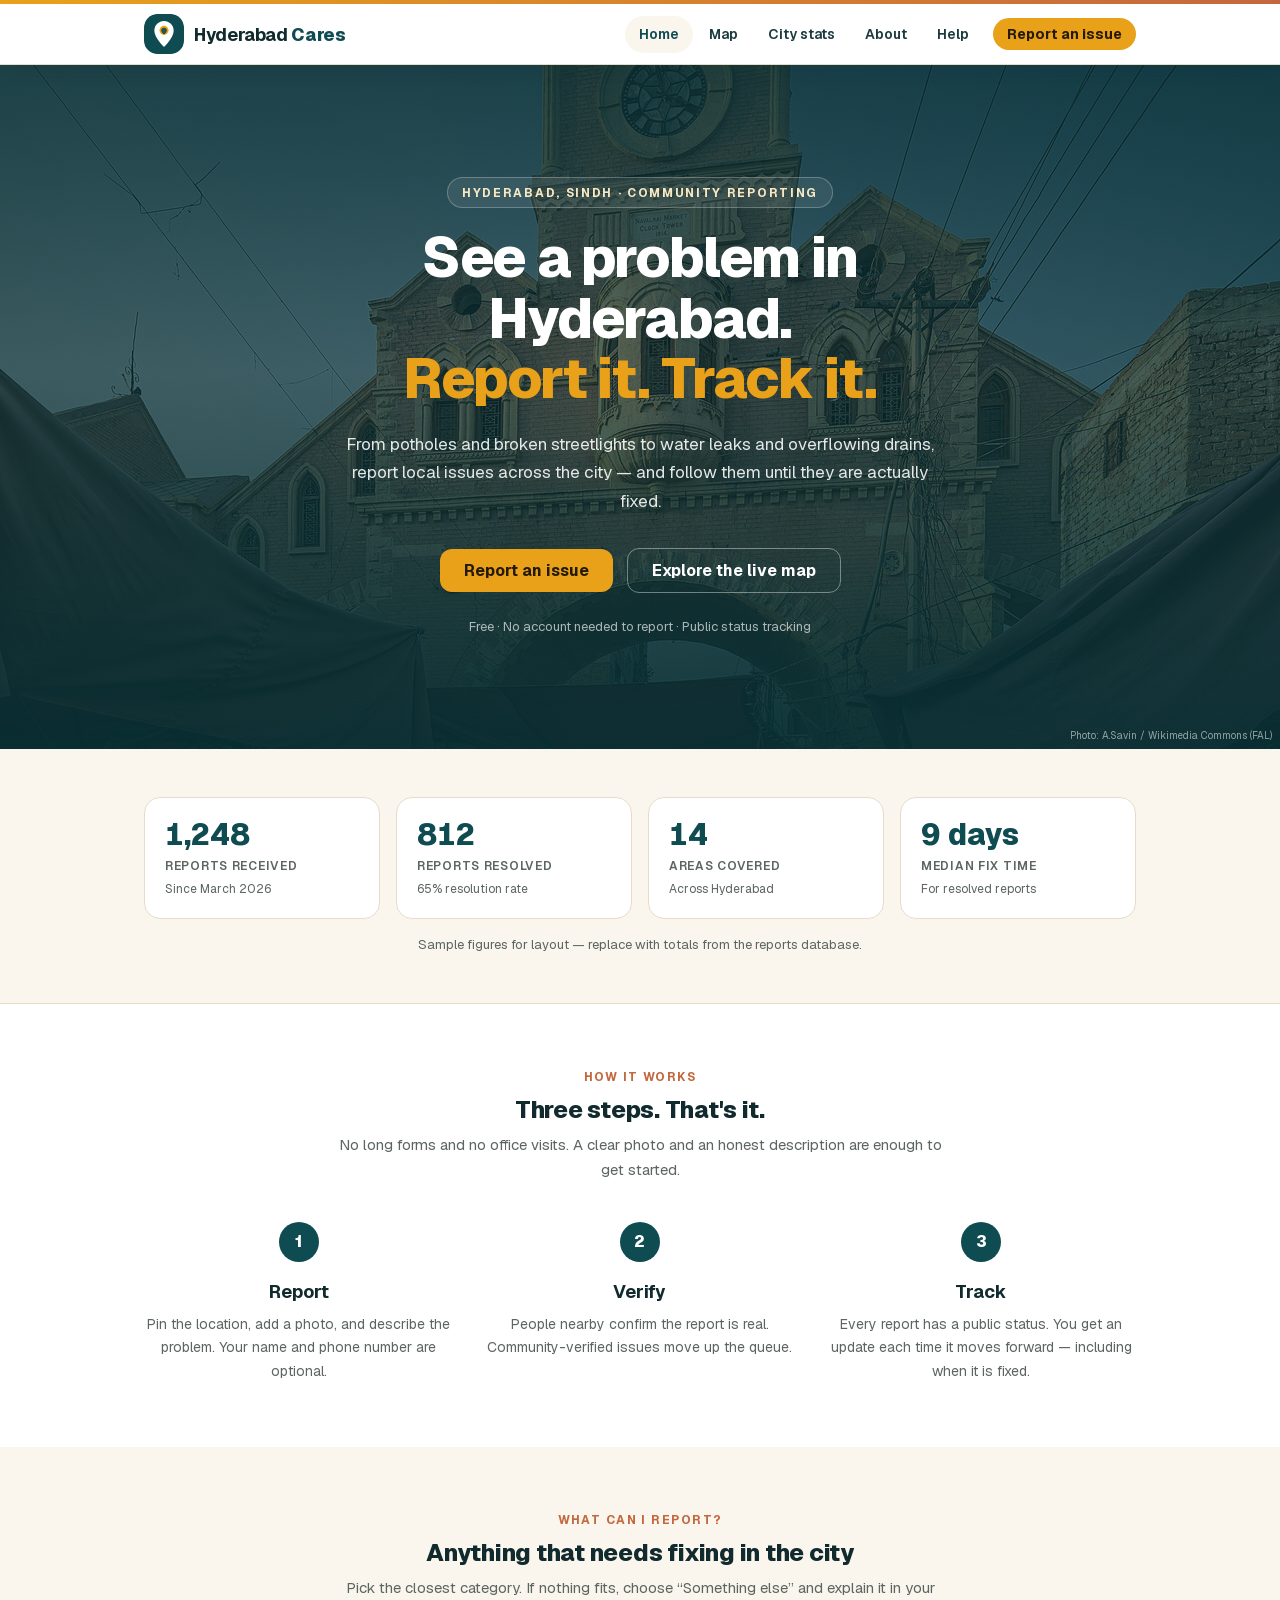
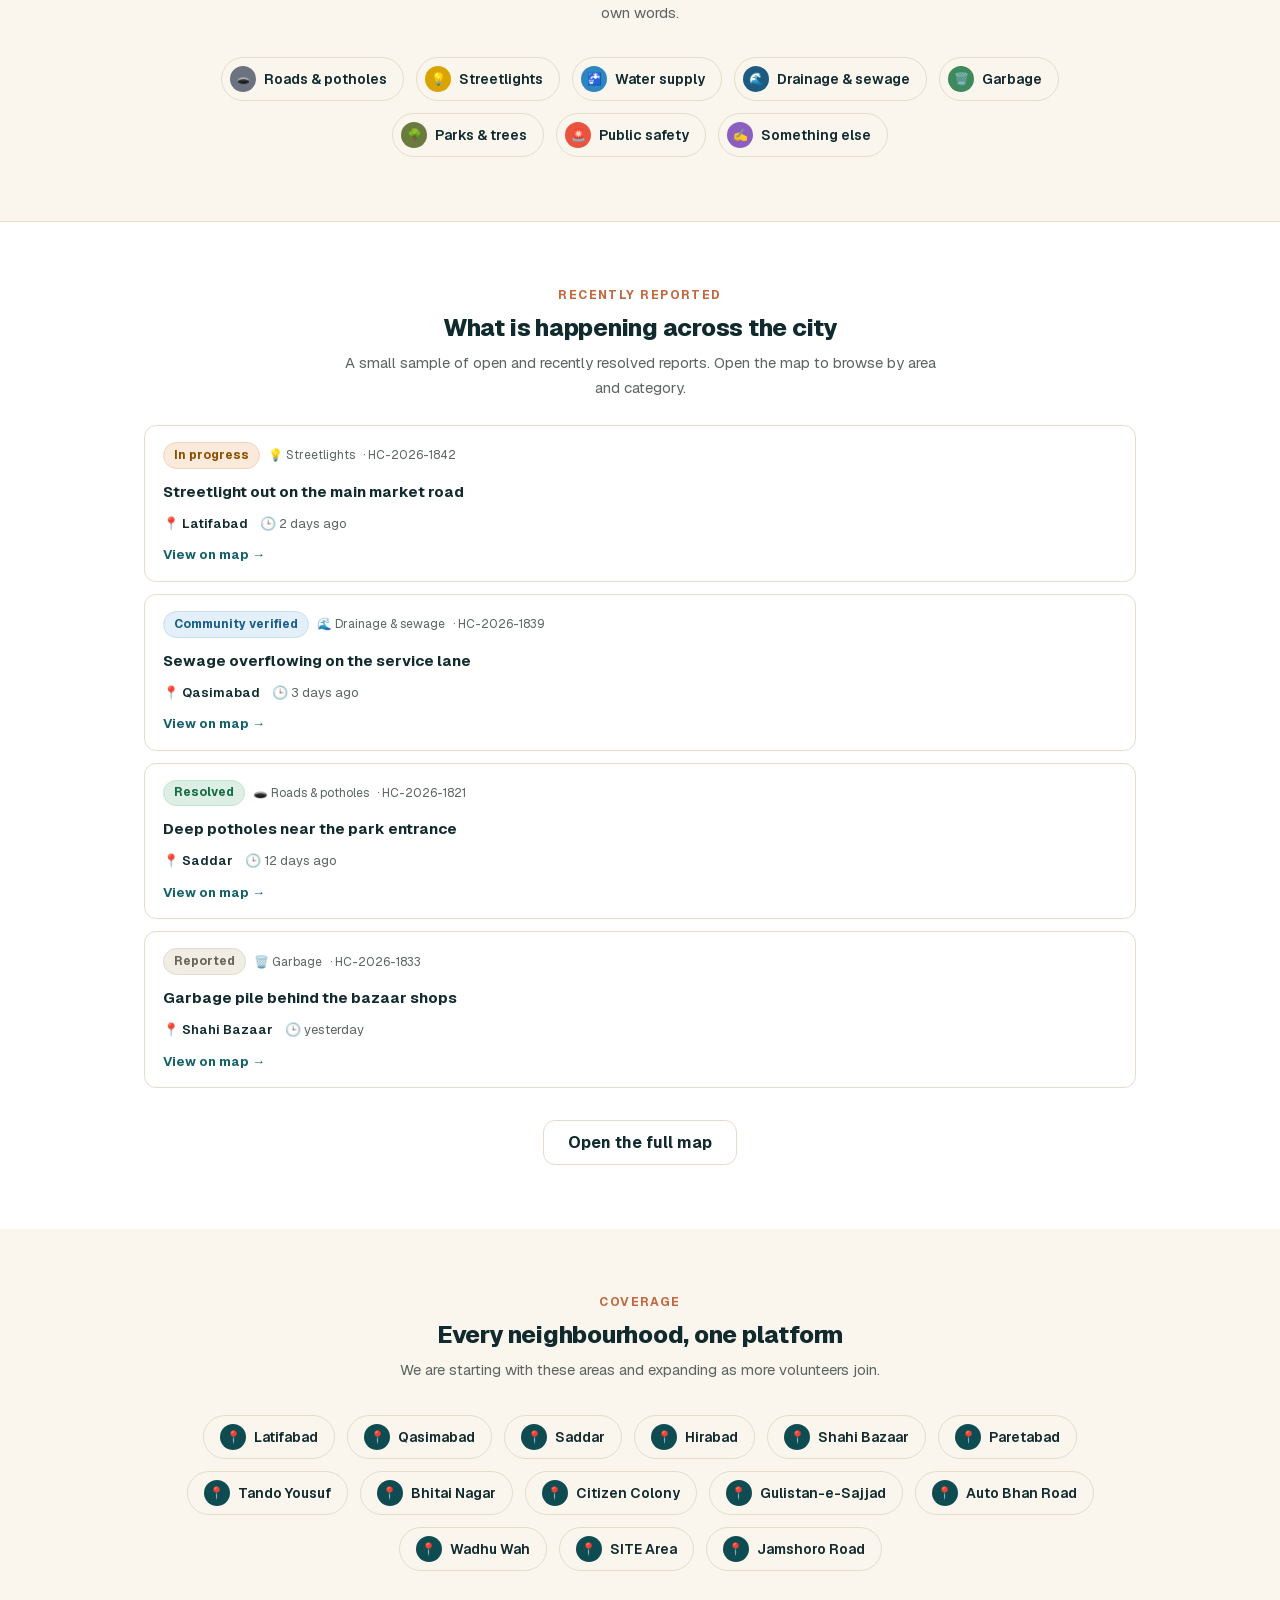
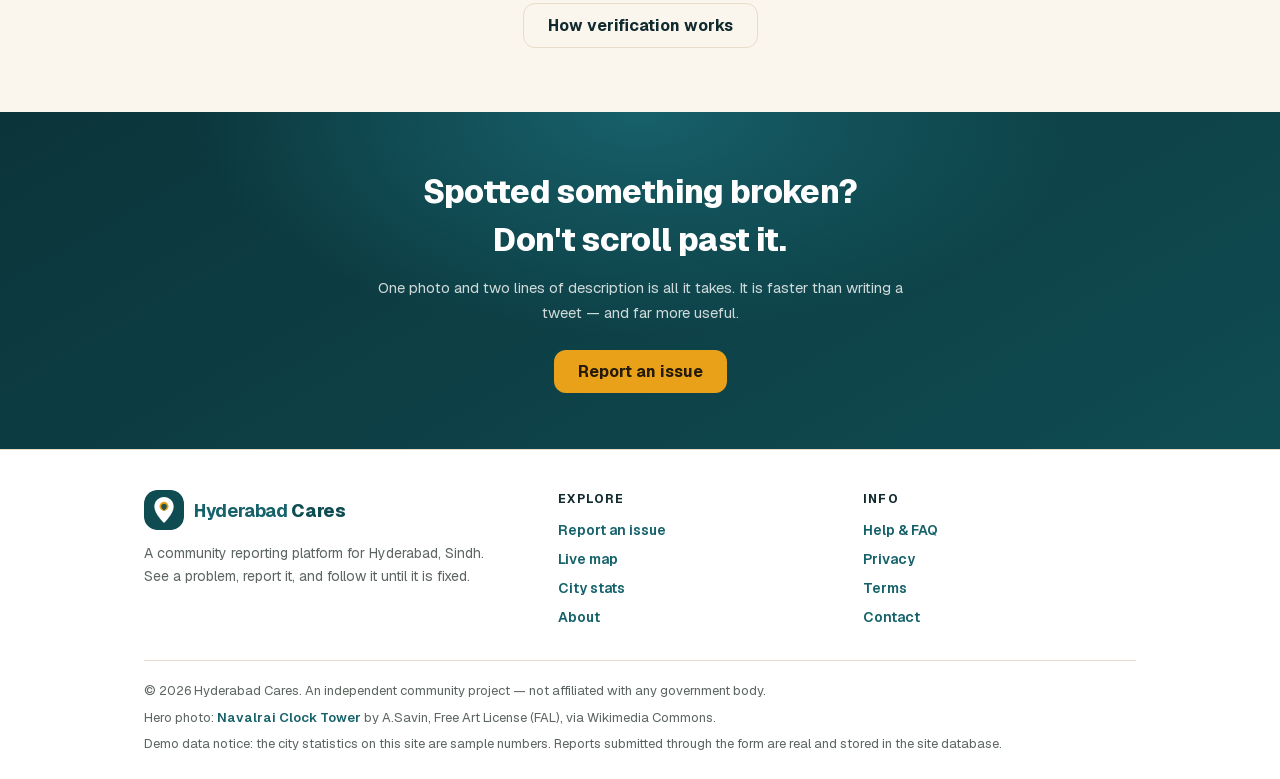
==== index.html @ 7a2fa07a "Initial Hyderabad Cares project Co-authored-by: Copilot <223556219+Copilot@users.noreply.github.com>" ====
<!DOCTYPE html>
<html lang="en">
<head>
<meta charset="utf-8">
<meta name="viewport" content="width=device-width, initial-scale=1">
<title>See a problem in Hyderabad · Hyderabad Cares</title>
<meta name="description" content="Report civic problems in Hyderabad, Sindh — roads, streetlights, water, drainage, garbage — and track them until they are fixed.">
<meta name="theme-color" content="#0f4c52">
<link rel="icon" href="assets/brand/favicon.svg" type="image/svg+xml">
<link rel="stylesheet" href="assets/theme.css">
</head>
<body>
<a class="sr-only" href="#main">Skip to content</a>
<header class="site-header">
  <div class="container site-header__inner">
    <a class="brand" href="index.html" aria-label="Hyderabad Cares — home">
      <img class="brand__mark" src="assets/brand/mark.svg" alt="" width="40" height="40">
      <span class="brand__name">Hyderabad <strong>Cares</strong></span>
    </a>
    <button class="nav-toggle" type="button" aria-expanded="false" aria-controls="site-nav" aria-label="Open menu">
      <svg width="22" height="22" viewBox="0 0 24 24" fill="none" stroke="currentColor" stroke-width="2" stroke-linecap="round" aria-hidden="true"><path d="M4 7h16M4 12h16M4 17h16"/></svg>
    </button>
    <nav class="nav" id="site-nav" aria-label="Main">
      <a class="nav__link" href="index.html" aria-current="page">Home</a>
      <a class="nav__link" href="map.html">Map</a>
      <a class="nav__link" href="stats.html">City stats</a>
      <a class="nav__link" href="about.html">About</a>
      <a class="nav__link" href="help.html">Help</a>
      <a class="btn btn--primary btn--sm nav__cta" href="report.html">Report an issue</a>
    </nav>
  </div>
</header>
<main id="main">
  <section class="hero">
    <img class="hero__bg" src="assets/img/ghanta-ghar.jpg" alt="Navalrai Clock Tower (Ghanta Ghar) in Hyderabad, Sindh" fetchpriority="high">
    <div class="hero__inner">
      <p class="hero__eyebrow">Hyderabad, Sindh · Community reporting</p>
      <h1 class="hero__title">See a problem in Hyderabad.<br><em>Report it. Track it.</em></h1>
      <p class="hero__text">From potholes and broken streetlights to water leaks and overflowing drains, report local issues across the city — and follow them until they are actually fixed.</p>
      <div class="hero__actions">
        <a class="btn btn--primary" href="report.html">Report an issue</a>
        <a class="btn btn--outline-light" href="map.html">Explore the live map</a>
      </div>
      <p class="hero__note">Free · No account needed to report · Public status tracking</p>
    </div>
    <p class="hero__credit">Photo: A.Savin / Wikimedia Commons (FAL)</p>
  </section>

  <section class="section section--tight">
    <div class="container">
      <div class="stat-grid">
        <div class="stat">
    <div class="stat__value">1,248</div>
    <div class="stat__label">Reports received</div>
    <div class="stat__hint">Since March 2026</div>
  </div>
        <div class="stat">
    <div class="stat__value">812</div>
    <div class="stat__label">Reports resolved</div>
    <div class="stat__hint">65% resolution rate</div>
  </div>
        <div class="stat">
    <div class="stat__value">14</div>
    <div class="stat__label">Areas covered</div>
    <div class="stat__hint">Across Hyderabad</div>
  </div>
        <div class="stat">
    <div class="stat__value">9 days</div>
    <div class="stat__label">Median fix time</div>
    <div class="stat__hint">For resolved reports</div>
  </div>
      </div>
      <p class="text-center text-muted mt-4" style="font-size:.8125rem">Sample figures for layout — replace with totals from the reports database.</p>
    </div>
  </section>

  <section class="section section--surface">
    <div class="container">
      <div class="section-head">
        <p class="eyebrow">How it works</p>
        <h2 class="section-title mt-2">Three steps. That's it.</h2>
        <p class="section-sub">No long forms and no office visits. A clear photo and an honest description are enough to get started.</p>
      </div>
      <div class="steps">
        <div class="step">
          <div class="step__num">1</div>
          <h3 class="step__title">Report</h3>
          <p class="step__text">Pin the location, add a photo, and describe the problem. Your name and phone number are optional.</p>
        </div>
        <div class="step">
          <div class="step__num">2</div>
          <h3 class="step__title">Verify</h3>
          <p class="step__text">People nearby confirm the report is real. Community-verified issues move up the queue.</p>
        </div>
        <div class="step">
          <div class="step__num">3</div>
          <h3 class="step__title">Track</h3>
          <p class="step__text">Every report has a public status. You get an update each time it moves forward — including when it is fixed.</p>
        </div>
      </div>
    </div>
  </section>

  <section class="section">
    <div class="container">
      <div class="section-head">
        <p class="eyebrow">What can I report?</p>
        <h2 class="section-title mt-2">Anything that needs fixing in the city</h2>
        <p class="section-sub">Pick the closest category. If nothing fits, choose “Something else” and explain it in your own words.</p>
      </div>
      <div class="chips mt-8">
        <span class="chip chip--grey"><span class="chip__icon">🕳️</span>Roads & potholes</span>
        <span class="chip chip--gold"><span class="chip__icon">💡</span>Streetlights</span>
        <span class="chip chip--blue"><span class="chip__icon">🚰</span>Water supply</span>
        <span class="chip chip--navy"><span class="chip__icon">🌊</span>Drainage & sewage</span>
        <span class="chip chip--green"><span class="chip__icon">🗑️</span>Garbage</span>
        <span class="chip chip--olive"><span class="chip__icon">🌳</span>Parks & trees</span>
        <span class="chip chip--red"><span class="chip__icon">🚨</span>Public safety</span>
        <span class="chip chip--violet"><span class="chip__icon">✍️</span>Something else</span>
      </div>
    </div>
  </section>

  <section class="section section--surface">
    <div class="container">
      <div class="section-head">
        <p class="eyebrow">Recently reported</p>
        <h2 class="section-title mt-2">What is happening across the city</h2>
        <p class="section-sub">A small sample of open and recently resolved reports. Open the map to browse by area and category.</p>
      </div>
      <div class="report-list">
        <article class="report-row" data-category="lights">
    <div class="report-row__head">
      <span class="badge badge--warning">In progress</span>
      <span>💡 Streetlights</span>
      <span>· HC-2026-1842</span>
    </div>
    <h3 class="report-row__title">Streetlight out on the main market road</h3>
    <div class="report-row__meta">
      <span>📍 <b>Latifabad</b></span>
      <span>🕒 2 days ago</span>
    </div>
    <a class="report-row__link" href="map.html">View on map →</a>
  </article>
        <article class="report-row" data-category="sewage">
    <div class="report-row__head">
      <span class="badge badge--info">Community verified</span>
      <span>🌊 Drainage & sewage</span>
      <span>· HC-2026-1839</span>
    </div>
    <h3 class="report-row__title">Sewage overflowing on the service lane</h3>
    <div class="report-row__meta">
      <span>📍 <b>Qasimabad</b></span>
      <span>🕒 3 days ago</span>
    </div>
    <a class="report-row__link" href="map.html">View on map →</a>
  </article>
        <article class="report-row" data-category="roads">
    <div class="report-row__head">
      <span class="badge badge--success">Resolved</span>
      <span>🕳️ Roads & potholes</span>
      <span>· HC-2026-1821</span>
    </div>
    <h3 class="report-row__title">Deep potholes near the park entrance</h3>
    <div class="report-row__meta">
      <span>📍 <b>Saddar</b></span>
      <span>🕒 12 days ago</span>
    </div>
    <a class="report-row__link" href="map.html">View on map →</a>
  </article>
        <article class="report-row" data-category="garbage">
    <div class="report-row__head">
      <span class="badge badge--muted">Reported</span>
      <span>🗑️ Garbage</span>
      <span>· HC-2026-1833</span>
    </div>
    <h3 class="report-row__title">Garbage pile behind the bazaar shops</h3>
    <div class="report-row__meta">
      <span>📍 <b>Shahi Bazaar</b></span>
      <span>🕒 yesterday</span>
    </div>
    <a class="report-row__link" href="map.html">View on map →</a>
  </article>
      </div>
      <p class="text-center mt-8">
        <a class="btn btn--outline" href="map.html">Open the full map</a>
      </p>
    </div>
  </section>

  <section class="section">
    <div class="container">
      <div class="section-head">
        <p class="eyebrow">Coverage</p>
        <h2 class="section-title mt-2">Every neighbourhood, one platform</h2>
        <p class="section-sub">We are starting with these areas and expanding as more volunteers join.</p>
      </div>
      <div class="chips mt-8">
        <span class="chip" style="padding:.5rem 1rem"><span class="chip__icon">📍</span>Latifabad</span>
        <span class="chip" style="padding:.5rem 1rem"><span class="chip__icon">📍</span>Qasimabad</span>
        <span class="chip" style="padding:.5rem 1rem"><span class="chip__icon">📍</span>Saddar</span>
        <span class="chip" style="padding:.5rem 1rem"><span class="chip__icon">📍</span>Hirabad</span>
        <span class="chip" style="padding:.5rem 1rem"><span class="chip__icon">📍</span>Shahi Bazaar</span>
        <span class="chip" style="padding:.5rem 1rem"><span class="chip__icon">📍</span>Paretabad</span>
        <span class="chip" style="padding:.5rem 1rem"><span class="chip__icon">📍</span>Tando Yousuf</span>
        <span class="chip" style="padding:.5rem 1rem"><span class="chip__icon">📍</span>Bhitai Nagar</span>
        <span class="chip" style="padding:.5rem 1rem"><span class="chip__icon">📍</span>Citizen Colony</span>
        <span class="chip" style="padding:.5rem 1rem"><span class="chip__icon">📍</span>Gulistan-e-Sajjad</span>
        <span class="chip" style="padding:.5rem 1rem"><span class="chip__icon">📍</span>Auto Bhan Road</span>
        <span class="chip" style="padding:.5rem 1rem"><span class="chip__icon">📍</span>Wadhu Wah</span>
        <span class="chip" style="padding:.5rem 1rem"><span class="chip__icon">📍</span>SITE Area</span>
        <span class="chip" style="padding:.5rem 1rem"><span class="chip__icon">📍</span>Jamshoro Road</span>
      </div>
      <p class="text-center mt-8">
        <a class="btn btn--outline" href="about.html">How verification works</a>
      </p>
    </div>
  </section>

  <section class="cta-band">
    <div class="container">
      <h2>Spotted something broken?<br>Don't scroll past it.</h2>
      <p>One photo and two lines of description is all it takes. It is faster than writing a tweet — and far more useful.</p>
      <a class="btn btn--primary" href="report.html">Report an issue</a>
    </div>
  </section>
</main>
<footer class="site-footer">
  <div class="container">
    <div class="site-footer__top">
      <div class="site-footer__brand">
        <a class="brand" href="index.html">
          <img class="brand__mark" src="assets/brand/mark.svg" alt="" width="40" height="40">
          <span class="brand__name">Hyderabad <strong>Cares</strong></span>
        </a>
        <p>A community reporting platform for Hyderabad, Sindh. See a problem, report it, and follow it until it is fixed.</p>
      </div>
      <div>
        <p class="site-footer__heading">Explore</p>
        <div class="site-footer__links">
          <a href="report.html">Report an issue</a>
          <a href="map.html">Live map</a>
          <a href="stats.html">City stats</a>
          <a href="about.html">About</a>
        </div>
      </div>
      <div>
        <p class="site-footer__heading">Info</p>
        <div class="site-footer__links">
          <a href="help.html">Help &amp; FAQ</a>
          <a href="privacy.html">Privacy</a>
          <a href="terms.html">Terms</a>
          <a href="mailto:hello@hyderabadcares.example">Contact</a>
        </div>
      </div>
    </div>
    <div class="site-footer__bottom">
      <p>© <span data-year>2026</span> Hyderabad Cares. An independent community project — not affiliated with any government body.</p>
      <p>Hero photo: <a href="https://commons.wikimedia.org/wiki/File:PK_Hyderabad_asv2020-02_img15_Navalrai_Market_tower.jpg" target="_blank" rel="noopener">Navalrai Clock Tower</a> by A.Savin, Free Art License (FAL), via Wikimedia Commons.</p>
      <p>Demo data notice: the city statistics on this site are sample numbers. Reports submitted through the form are real and stored in the site database.</p>
    </div>
  </div>
</footer>
<script src="assets/site.js"></script>
</body>
</html>
---- assets/theme.css ----
/* ==========================================================================
   Hyderabad Cares — design system
   Theme structure adapted from a civic-reporting layout.
   Brand: deep teal + marigold on warm ivory. Geist typography.
   Saare colors :root se control hote hain — ek jagah badlein, poori site badal
   jayegi.
   ========================================================================== */

@font-face {
  font-family: "Geist";
  font-style: normal;
  font-weight: 100 900;
  font-display: swap;
  src: url("fonts/geist-latin.woff2") format("woff2");
}

@font-face {
  font-family: "Geist Mono";
  font-style: normal;
  font-weight: 100 900;
  font-display: swap;
  src: url("fonts/geist-mono-latin.woff2") format("woff2");
}

:root {
  /* ---- brand palette ---- */
  --color-background: #faf6ee;   /* warm ivory */
  --color-surface: #ffffff;
  --color-ink: #102a2e;          /* headings + body text */
  --color-ink-soft: #1c3b40;
  --color-teal: #0f4c52;         /* primary brand */
  --color-teal-deep: #082f33;
  --color-marigold: #e9a11a;     /* accent / CTA */
  --color-on-marigold: #241a05;
  --color-clay: #c2683f;
  --color-sand: #ecdfc9;
  --color-border: #e6dcc9;
  --color-link: #16626a;
  --color-text-muted: #5c6560;

  /* ---- status ---- */
  --color-success: #1e7a55;
  --color-danger: #cf4a34;
  --color-warning: #b97708;
  --color-info: #2a6f97;

  /* ---- type ---- */
  --font-sans: "Geist", -apple-system, BlinkMacSystemFont, "Segoe UI", Roboto, Arial, sans-serif;
  --font-mono: "Geist Mono", ui-monospace, SFMono-Regular, Menlo, Consolas, monospace;

  /* ---- shape & depth ---- */
  --radius-sm: 0.25rem;
  --radius-md: 0.375rem;
  --radius-lg: 0.5rem;
  --radius-xl: 0.75rem;
  --radius-2xl: 1rem;
  --shadow-sm: 0 1px 3px 0 rgb(16 42 46 / 0.1), 0 1px 2px -1px rgb(16 42 46 / 0.1);
  --shadow-header: 0 10px 24px -18px rgb(16 42 46 / 0.4);

  --container: 64rem;
  --gutter: 1rem;
}

/* ============================== base ==================================== */

*,
*::before,
*::after {
  box-sizing: border-box;
}

html {
  -webkit-text-size-adjust: 100%;
  scroll-behavior: smooth;
}

body {
  margin: 0;
  min-height: 100vh;
  background: var(--color-background);
  color: var(--color-ink);
  font-family: var(--font-sans);
  font-size: 1rem;
  line-height: 1.5;
  -webkit-font-smoothing: antialiased;
  -moz-osx-font-smoothing: grayscale;
}

h1, h2, h3, h4, h5, h6, p, figure, blockquote, ul, ol {
  margin: 0;
}

ul, ol {
  padding: 0;
  list-style: none;
}

img, svg, video {
  display: block;
  max-width: 100%;
  height: auto;
}

a {
  color: inherit;
  text-decoration: none;
}

button, input, select, textarea {
  font: inherit;
  color: inherit;
}

::selection {
  background: var(--color-marigold);
  color: var(--color-on-marigold);
}

:focus-visible {
  outline: 3px solid rgb(233 161 26 / 0.5);
  outline-offset: 2px;
}

/* ============================ layout ==================================== */

.container {
  width: 100%;
  max-width: var(--container);
  margin-inline: auto;
  padding-inline: var(--gutter);
}

.section {
  padding-block: 4rem;
}

.section--surface {
  background: var(--color-surface);
  border-top: 1px solid var(--color-border);
}

.section--tight {
  padding-block: 3rem;
}

.section-head {
  text-align: center;
}

.section-title {
  font-size: 1.5rem;
  font-weight: 800;
  color: var(--color-ink);
  line-height: 1.3;
  letter-spacing: -0.01em;
}

.section-sub {
  max-width: 38rem;
  margin: 0.5rem auto 0;
  color: var(--color-text-muted);
  font-size: 0.9375rem;
  line-height: 1.65;
}

.stack > * + * {
  margin-top: 1rem;
}

/* ============================= header =================================== */

.site-header {
  position: sticky;
  top: 0;
  z-index: 40;
  background: var(--color-surface);
  border-bottom: 1px solid var(--color-border);
  box-shadow: var(--shadow-header);
}

.site-header::before {
  content: "";
  display: block;
  height: 4px;
  background: linear-gradient(90deg, var(--color-marigold), var(--color-clay));
}

.site-header__inner {
  display: flex;
  align-items: center;
  justify-content: space-between;
  gap: 1rem;
  padding-block: 0.625rem;
}

.brand {
  display: flex;
  align-items: center;
  gap: 0.625rem;
  flex-shrink: 0;
}

.brand__mark {
  width: 2.5rem;
  height: 2.5rem;
  border-radius: 0.85rem;
  transition: transform 0.2s ease;
}

.brand:hover .brand__mark {
  transform: rotate(-4deg) scale(1.04);
}

.brand__name {
  font-size: 1.125rem;
  font-weight: 700;
  letter-spacing: -0.02em;
  white-space: nowrap;
}

.brand__name strong {
  color: var(--color-teal);
  font-weight: 800;
}

.nav {
  display: flex;
  align-items: center;
  gap: 0.125rem;
}

.nav__link {
  padding: 0.5rem 0.875rem;
  border-radius: 999px;
  font-size: 0.875rem;
  font-weight: 600;
  white-space: nowrap;
  color: var(--color-ink-soft);
  transition: background-color 0.15s ease, color 0.15s ease;
}

.nav__link:hover {
  background: var(--color-background);
  color: var(--color-teal);
}

.nav__link[aria-current="page"] {
  background: var(--color-background);
  color: var(--color-teal);
}

.nav__cta {
  margin-left: 0.5rem;
}

.nav__app {
  margin-left: 0.5rem;
  padding-inline: 1rem;
}

.nav-toggle {
  display: none;
  width: 2.5rem;
  height: 2.5rem;
  border: 0;
  border-radius: 999px;
  background: transparent;
  color: var(--color-ink);
  cursor: pointer;
}

.nav-toggle:hover {
  background: var(--color-background);
}

@media (max-width: 64rem) {
  .nav {
    display: none;
  }
  .nav-toggle {
    display: inline-flex;
    align-items: center;
    justify-content: center;
  }
  .nav.is-open {
    display: flex;
    position: absolute;
    left: var(--gutter);
    right: var(--gutter);
    top: calc(100% + 0.5rem);
    flex-direction: column;
    align-items: stretch;
    gap: 0.25rem;
    padding: 0.75rem;
    background: var(--color-surface);
    border: 1px solid var(--color-border);
    border-radius: var(--radius-2xl);
    box-shadow: var(--shadow-sm);
  }
  .nav.is-open .nav__link {
    padding: 0.75rem 1rem;
  }
  .nav.is-open .nav__cta {
    margin: 0.25rem 0 0;
    text-align: center;
  }
  .nav.is-open .nav__app {
    margin: 0.25rem 0 0;
    text-align: center;
  }
}

/* ============================= buttons ================================== */

.btn {
  display: inline-flex;
  align-items: center;
  justify-content: center;
  gap: 0.5rem;
  padding: 0.75rem 1.5rem;
  border: 0;
  border-radius: var(--radius-xl);
  font-weight: 700;
  line-height: 1.2;
  cursor: pointer;
  transition: transform 0.15s ease, box-shadow 0.15s ease, background-color 0.15s ease;
}

.btn:hover {
  transform: translateY(-1px);
}

.btn--primary {
  background: var(--color-marigold);
  color: var(--color-on-marigold);
}

.btn--primary:hover {
  box-shadow: var(--shadow-sm);
}

.btn--dark {
  background: var(--color-teal);
  color: #fff;
}

.btn--outline {
  background: transparent;
  border: 1px solid var(--color-border);
  color: var(--color-ink);
}

.btn--outline:hover {
  background: var(--color-background);
  border-color: var(--color-sand);
}

.btn--outline-light {
  background: transparent;
  border: 1px solid rgb(255 255 255 / 0.4);
  color: #fff;
}

.btn--outline-light:hover {
  background: rgb(255 255 255 / 0.1);
}

.btn--sm {
  padding: 0.5rem 0.875rem;
  border-radius: 999px;
  font-size: 0.875rem;
}

.btn--block {
  width: 100%;
}

/* ============================== badges ================================== */

.badge {
  display: inline-flex;
  align-items: center;
  gap: 0.375rem;
  padding: 0.175rem 0.625rem;
  border-radius: 999px;
  font-size: 0.75rem;
  font-weight: 700;
  line-height: 1.6;
  background: var(--color-background);
  color: var(--color-text-muted);
  border: 1px solid var(--color-border);
  white-space: nowrap;
}

.badge--success { background: #ddefe4; border-color: #c6e3d0; color: #146b45; }
.badge--danger  { background: #fbe1dc; border-color: #f3c9bf; color: #9a3b2d; }
.badge--warning { background: #fbe9dc; border-color: #f2d3bb; color: #8a5200; }
.badge--info    { background: #e3f0fa; border-color: #c8def0; color: #1b5e8c; }
.badge--muted   { background: #f1ede4; border-color: #e2dacb; color: #6b6459; }

/* ============================== chips =================================== */

.chips {
  display: flex;
  flex-wrap: wrap;
  justify-content: center;
  gap: 0.75rem;
}

.chip {
  display: inline-flex;
  align-items: center;
  gap: 0.5rem;
  padding: 0.5rem 1rem 0.5rem 0.5rem;
  border-radius: 999px;
  border: 1px solid var(--color-border);
  background: var(--color-background);
  font-size: 0.875rem;
  font-weight: 600;
}

.chip__icon {
  display: inline-flex;
  align-items: center;
  justify-content: center;
  width: 1.625rem;
  height: 1.625rem;
  border-radius: 999px;
  background: var(--color-teal);
  color: #fff;
  font-size: 0.75rem;
  font-weight: 800;
}

.chip--green  .chip__icon { background: #3e8a5c; }
.chip--olive  .chip__icon { background: #6b7a3e; }
.chip--orange .chip__icon { background: #e0801e; }
.chip--blue   .chip__icon { background: #2e86c1; }
.chip--navy   .chip__icon { background: #1d5c82; }
.chip--sky    .chip__icon { background: #3aa0d6; }
.chip--gold   .chip__icon { background: #d9a400; }
.chip--violet .chip__icon { background: #8b5fbf; }
.chip--brown  .chip__icon { background: #b5652e; }
.chip--red    .chip__icon { background: #e8543e; }
.chip--grey   .chip__icon { background: #6b7280; }

/* ============================== cards =================================== */

.card {
  background: var(--color-surface);
  border: 1px solid var(--color-border);
  border-radius: var(--radius-2xl);
  padding: 1.25rem;
}

.card--flat {
  background: var(--color-background);
}

.card__title {
  font-size: 1rem;
  font-weight: 700;
  color: var(--color-ink);
}

.card__text {
  margin-top: 0.5rem;
  font-size: 0.875rem;
  line-height: 1.65;
  color: var(--color-text-muted);
}

/* ============================== grids =================================== */

.grid {
  display: grid;
  gap: 1rem;
}

@media (min-width: 48rem) {
  .grid--2 { grid-template-columns: repeat(2, 1fr); }
  .grid--3 { grid-template-columns: repeat(3, 1fr); }
  .grid--4 { grid-template-columns: repeat(4, 1fr); }
}

/* ============================ hero ====================================== */

.hero {
  position: relative;
  display: flex;
  align-items: center;
  justify-content: center;
  min-height: 38rem;
  padding: 7rem 0;
  text-align: center;
  overflow: hidden;
  background:
    radial-gradient(60rem 30rem at 50% -10%, #175a61 0%, transparent 70%),
    linear-gradient(160deg, #0b343a 0%, #0f4c52 55%, #0a2a2e 100%);
}

.hero__bg {
  position: absolute;
  inset: 0;
  width: 100%;
  height: 100%;
  object-fit: cover;
  object-position: center 30%;
}

.hero::after {
  content: "";
  position: absolute;
  inset: 0;
  z-index: 1;
  background:
    linear-gradient(to bottom, rgb(8 47 51 / 0.82), rgb(8 47 51 / 0.68) 45%, rgb(8 47 51 / 0.92)),
    radial-gradient(70% 60% at 50% 40%, transparent 0%, rgb(8 47 51 / 0.35) 100%);
}

.hero__inner {
  position: relative;
  z-index: 2;
  max-width: 44rem;
  margin-inline: auto;
  padding-inline: var(--gutter);
}

.hero__eyebrow {
  display: inline-flex;
  align-items: center;
  gap: 0.5rem;
  margin-bottom: 1.25rem;
  padding: 0.35rem 0.875rem;
  border: 1px solid rgb(255 255 255 / 0.25);
  border-radius: 999px;
  background: rgb(255 255 255 / 0.08);
  color: #f7e7c3;
  font-size: 0.75rem;
  font-weight: 700;
  letter-spacing: 0.14em;
  text-transform: uppercase;
}

.hero__title {
  font-size: clamp(2.25rem, 6vw, 3.5rem);
  font-weight: 800;
  line-height: 1.08;
  color: #fff;
  letter-spacing: -0.025em;
}

.hero__title em {
  font-style: normal;
  color: var(--color-marigold);
}

.hero__text {
  max-width: 38rem;
  margin: 1.25rem auto 0;
  font-size: 1.0625rem;
  line-height: 1.7;
  color: rgb(255 255 255 / 0.88);
}

.hero__actions {
  display: flex;
  flex-wrap: wrap;
  align-items: center;
  justify-content: center;
  gap: 0.875rem;
  margin-top: 2rem;
}

.hero__note {
  margin-top: 1.5rem;
  font-size: 0.8125rem;
  color: rgb(255 255 255 / 0.65);
}

.map-canvas {
  height: 30rem;
  background: #e9e2d3;
}

.map-canvas .leaflet-container {
  font-family: var(--font-sans);
}

.hero__credit {
  position: absolute;
  right: 0.5rem;
  bottom: 0.35rem;
  z-index: 2;
  font-size: 0.625rem;
  color: rgb(255 255 255 / 0.55);
}

.hero__credit a {
  color: inherit;
  text-decoration: underline;
}

/* ============================== steps =================================== */

.steps {
  display: grid;
  gap: 2rem;
  margin-top: 2.5rem;
}

@media (min-width: 40rem) {
  .steps {
    grid-template-columns: repeat(3, 1fr);
  }
}

.step {
  text-align: center;
}

.step__num {
  display: flex;
  align-items: center;
  justify-content: center;
  width: 2.5rem;
  height: 2.5rem;
  margin-inline: auto;
  border-radius: 999px;
  background: var(--color-teal);
  color: #fff;
  font-size: 1rem;
  font-weight: 800;
}

.step__title {
  margin-top: 1rem;
  font-size: 1.125rem;
  font-weight: 700;
}

.step__text {
  margin-top: 0.5rem;
  font-size: 0.875rem;
  line-height: 1.65;
  color: var(--color-text-muted);
}

/* ============================== stats =================================== */

.stat-grid {
  display: grid;
  grid-template-columns: repeat(2, 1fr);
  gap: 1rem;
}

@media (min-width: 48rem) {
  .stat-grid {
    grid-template-columns: repeat(4, 1fr);
  }
}

.stat {
  padding: 1.25rem;
  background: var(--color-surface);
  border: 1px solid var(--color-border);
  border-radius: var(--radius-2xl);
}

.stat__value {
  font-size: 1.875rem;
  font-weight: 800;
  line-height: 1.1;
  color: var(--color-teal);
  font-variant-numeric: tabular-nums;
}

.stat__label {
  margin-top: 0.35rem;
  font-size: 0.75rem;
  font-weight: 600;
  letter-spacing: 0.06em;
  text-transform: uppercase;
  color: var(--color-text-muted);
}

.stat__hint {
  margin-top: 0.35rem;
  font-size: 0.75rem;
  color: var(--color-text-muted);
}

/* ============================== forms =================================== */

.field {
  display: block;
}

.field__label {
  display: block;
  margin-bottom: 0.375rem;
  font-size: 0.875rem;
  font-weight: 600;
}

.field__label span {
  color: var(--color-clay);
}

.input,
.select,
.textarea {
  width: 100%;
  padding: 0.625rem 0.875rem;
  background: var(--color-surface);
  border: 1px solid var(--color-border);
  border-radius: var(--radius-xl);
  font-size: 0.9375rem;
  outline: none;
  transition: border-color 0.15s ease, box-shadow 0.15s ease;
}

.input:focus,
.select:focus,
.textarea:focus {
  border-color: var(--color-teal);
  box-shadow: 0 0 0 3px rgb(233 161 26 / 0.3);
}

.textarea {
  min-height: 8rem;
  resize: vertical;
}

.field__hint {
  margin-top: 0.375rem;
  font-size: 0.75rem;
  color: var(--color-text-muted);
}

.form-grid {
  display: grid;
  gap: 1.25rem;
}

@media (min-width: 40rem) {
  .form-grid--2 {
    grid-template-columns: repeat(2, 1fr);
  }
}

.check {
  display: flex;
  align-items: flex-start;
  gap: 0.625rem;
  font-size: 0.875rem;
  line-height: 1.5;
  color: var(--color-text-muted);
}

.check input {
  margin-top: 0.2rem;
  width: 1.05rem;
  height: 1.05rem;
  accent-color: var(--color-teal);
  flex-shrink: 0;
}

/* ============================ report rows =============================== */

.report-list {
  display: grid;
  gap: 0.75rem;
  margin-top: 1.5rem;
}

.report-row {
  display: grid;
  gap: 0.75rem;
  padding: 1rem 1.125rem;
  background: var(--color-surface);
  border: 1px solid var(--color-border);
  border-radius: var(--radius-xl);
  text-align: left;
  transition: border-color 0.15s ease, box-shadow 0.15s ease;
}

.report-row:hover {
  border-color: var(--color-sand);
  box-shadow: var(--shadow-sm);
}

.report-row__head {
  display: flex;
  flex-wrap: wrap;
  align-items: center;
  gap: 0.5rem;
  font-size: 0.75rem;
  color: var(--color-text-muted);
}

.report-row__title {
  font-size: 0.9375rem;
  font-weight: 700;
  line-height: 1.4;
}

.report-row__meta {
  display: flex;
  flex-wrap: wrap;
  gap: 0.75rem;
  font-size: 0.8125rem;
  color: var(--color-text-muted);
}

.report-row__meta b {
  color: var(--color-ink);
  font-weight: 600;
}

.report-row__link {
  justify-self: start;
  font-size: 0.8125rem;
  font-weight: 700;
  color: var(--color-link);
}

.report-row__link:hover {
  text-decoration: underline;
}

.report-row__photo {
  display: block;
  max-width: 22rem;
  border: 1px solid var(--color-border);
  border-radius: var(--radius-lg);
  overflow: hidden;
  background: var(--color-sand);
}

.report-row__photo img {
  display: block;
  width: 100%;
  height: auto;
  aspect-ratio: 16 / 9;
  object-fit: cover;
}

.map-toolbar {
  display: flex;
  flex-wrap: wrap;
  align-items: center;
  justify-content: space-between;
  gap: 0.75rem;
  margin-top: 1.75rem;
}

.map-toolbar .btn {
  margin-left: auto;
}

/* ============================ filter bar ================================ */

.filter-bar {
  display: flex;
  flex-wrap: wrap;
  gap: 0.5rem;
  margin-top: 1.5rem;
}

.filter {
  padding: 0.4rem 0.85rem;
  border: 1px solid var(--color-border);
  border-radius: 999px;
  background: var(--color-surface);
  font-size: 0.8125rem;
  font-weight: 600;
  color: var(--color-ink-soft);
  cursor: pointer;
  transition: background-color 0.15s ease, border-color 0.15s ease, color 0.15s ease;
}

.filter:hover {
  border-color: var(--color-sand);
  background: var(--color-background);
}

.filter[aria-pressed="true"] {
  background: var(--color-teal);
  border-color: var(--color-teal);
  color: #fff;
}

/* ============================== map ===================================== */

.map-frame {
  position: relative;
  margin-top: 1.5rem;
  border: 1px solid var(--color-border);
  border-radius: var(--radius-2xl);
  overflow: hidden;
  background:
    repeating-linear-gradient(0deg, #eee6d6 0 1px, transparent 1px 2.5rem),
    repeating-linear-gradient(90deg, #eee6d6 0 1px, transparent 1px 2.5rem),
    #f6efe2;
  min-height: 22rem;
}

.map-frame iframe {
  display: block;
  width: 100%;
  height: 26rem;
  border: 0;
}

.map-note {
  display: flex;
  flex-wrap: wrap;
  gap: 0.5rem 1rem;
  justify-content: space-between;
  align-items: center;
  padding: 0.75rem 1rem;
  border-top: 1px solid var(--color-border);
  background: var(--color-surface);
  font-size: 0.8125rem;
  color: var(--color-text-muted);
}

.map-note a {
  font-weight: 700;
  color: var(--color-link);
}

.map-note a:hover {
  text-decoration: underline;
}

/* ============================== table =================================== */

.table-wrap {
  margin-top: 1.5rem;
  border: 1px solid var(--color-border);
  border-radius: var(--radius-2xl);
  overflow-x: auto;
  background: var(--color-surface);
}

.table {
  width: 100%;
  border-collapse: collapse;
  font-size: 0.875rem;
  min-width: 32rem;
}

.table th,
.table td {
  padding: 0.75rem 1rem;
  text-align: left;
  border-bottom: 1px solid var(--color-border);
}

.table th {
  font-size: 0.75rem;
  font-weight: 700;
  letter-spacing: 0.05em;
  text-transform: uppercase;
  color: var(--color-text-muted);
  background: var(--color-background);
}

.table tbody tr:last-child td {
  border-bottom: 0;
}

.table td:last-child,
.table th:last-child {
  text-align: right;
}

/* ============================ bar chart ================================= */

.bars {
  display: flex;
  align-items: flex-end;
  gap: 0.75rem;
  height: 12rem;
  margin-top: 1.5rem;
  padding: 1rem 1rem 0;
  border: 1px solid var(--color-border);
  border-radius: var(--radius-2xl);
  background: var(--color-surface);
}

.bar {
  flex: 1;
  display: flex;
  flex-direction: column;
  justify-content: flex-end;
  align-items: center;
  gap: 0.5rem;
  height: 100%;
  font-size: 0.6875rem;
  color: var(--color-text-muted);
}

.bar__fill {
  width: 100%;
  max-width: 2.75rem;
  min-height: 0.25rem;
  border-radius: 0.5rem 0.5rem 0 0;
  background: linear-gradient(180deg, var(--color-marigold), var(--color-clay));
}

.bar--teal .bar__fill {
  background: linear-gradient(180deg, #2c7c80, var(--color-teal));
}

/* ============================ progress ================================== */

.meter {
  height: 0.5rem;
  border-radius: 999px;
  background: var(--color-background);
  border: 1px solid var(--color-border);
  overflow: hidden;
}

.meter__fill {
  height: 100%;
  border-radius: 999px;
  background: var(--color-teal);
}

.meter__fill--success { background: var(--color-success); }
.meter__fill--warning { background: var(--color-warning); }
.meter__fill--info    { background: var(--color-info); }
.meter__fill--danger  { background: var(--color-danger); }

/* ============================ accordion ================================= */

.accordion {
  margin-top: 1.5rem;
  border-top: 1px solid var(--color-border);
}

.accordion details {
  border-bottom: 1px solid var(--color-border);
}

.accordion summary {
  display: flex;
  align-items: center;
  justify-content: space-between;
  gap: 1rem;
  padding: 1rem 0.25rem;
  font-weight: 600;
  cursor: pointer;
  list-style: none;
}

.accordion summary::-webkit-details-marker {
  display: none;
}

.accordion summary::after {
  content: "+";
  font-size: 1.25rem;
  font-weight: 500;
  color: var(--color-teal);
  line-height: 1;
}

.accordion details[open] summary::after {
  content: "\2013";
}

.accordion .accordion__body {
  padding: 0 0.25rem 1.125rem;
  font-size: 0.9375rem;
  line-height: 1.7;
  color: var(--color-text-muted);
}

.accordion .accordion__body p + p {
  margin-top: 0.625rem;
}

/* ============================== prose =================================== */

.prose {
  max-width: 46rem;
  margin-inline: auto;
}

.prose h2 {
  margin-top: 2.25rem;
  font-size: 1.25rem;
  font-weight: 800;
  color: var(--color-ink);
}

.prose h3 {
  margin-top: 1.5rem;
  font-size: 1rem;
  font-weight: 700;
}

.prose p,
.prose ul,
.prose ol {
  margin-top: 0.75rem;
  font-size: 0.9375rem;
  line-height: 1.75;
  color: var(--color-ink-soft);
}

.prose ul,
.prose ol {
  padding-left: 1.25rem;
  list-style: disc;
}

.prose ol {
  list-style: decimal;
}

.prose li + li {
  margin-top: 0.375rem;
}

.prose a {
  color: var(--color-link);
  font-weight: 600;
  text-decoration: underline;
  text-underline-offset: 0.15em;
}

.prose strong {
  color: var(--color-ink);
}

.note-box {
  margin-top: 1.25rem;
  padding: 1rem 1.125rem;
  border-left: 3px solid var(--color-marigold);
  background: #fdf4e0;
  border-radius: 0 var(--radius-xl) var(--radius-xl) 0;
  font-size: 0.875rem;
  line-height: 1.65;
  color: #6b5326;
}

/* ============================ CTA band ================================== */

.cta-band {
  position: relative;
  padding: 3.5rem 1rem;
  text-align: center;
  background:
    radial-gradient(40rem 20rem at 50% 0%, #17606a 0%, transparent 70%),
    linear-gradient(150deg, #0b343a, #0f4c52);
  color: #fff;
}

.cta-band h2 {
  font-size: clamp(1.5rem, 3vw, 2rem);
  font-weight: 800;
  letter-spacing: -0.02em;
}

.cta-band p {
  max-width: 34rem;
  margin: 0.75rem auto 0;
  color: rgb(255 255 255 / 0.8);
  font-size: 0.9375rem;
  line-height: 1.65;
}

.cta-band .btn {
  margin-top: 1.5rem;
}

/* ============================ footer ==================================== */

.site-footer {
  padding-block: 2.5rem 1.5rem;
  border-top: 1px solid var(--color-border);
  background: var(--color-surface);
  font-size: 0.875rem;
  color: var(--color-text-muted);
}

.site-footer__top {
  display: grid;
  gap: 2rem;
  padding-bottom: 2rem;
}

@media (min-width: 48rem) {
  .site-footer__top {
    grid-template-columns: 1.4fr 1fr 1fr;
  }
}

.site-footer__brand p {
  max-width: 22rem;
  margin-top: 0.75rem;
  line-height: 1.65;
}

.site-footer__heading {
  font-size: 0.75rem;
  font-weight: 700;
  letter-spacing: 0.1em;
  text-transform: uppercase;
  color: var(--color-ink);
}

.site-footer__links {
  display: grid;
  gap: 0.5rem;
  margin-top: 0.75rem;
}

.site-footer a {
  font-weight: 600;
  color: var(--color-link);
}

.site-footer a:hover {
  text-decoration: underline;
}

.site-footer__bottom {
  padding-top: 1.25rem;
  border-top: 1px solid var(--color-border);
  font-size: 0.8125rem;
  line-height: 1.6;
}

.site-footer__bottom p + p {
  margin-top: 0.35rem;
}

/* ============================ helpers =================================== */

.text-muted { color: var(--color-text-muted); }
.text-center { text-align: center; }
.mt-0 { margin-top: 0; }
.mt-2 { margin-top: 0.5rem; }
.mt-4 { margin-top: 1rem; }
.mt-6 { margin-top: 1.5rem; }
.mt-8 { margin-top: 2rem; }
.mt-10 { margin-top: 2.5rem; }
.mx-auto { margin-inline: auto; }
.eyebrow {
  font-size: 0.75rem;
  font-weight: 700;
  letter-spacing: 0.12em;
  text-transform: uppercase;
  color: var(--color-clay);
}
.sr-only {
  position: absolute;
  width: 1px;
  height: 1px;
  padding: 0;
  margin: -1px;
  overflow: hidden;
  clip: rect(0 0 0 0);
  white-space: nowrap;
  border: 0;
}

@media (prefers-reduced-motion: reduce) {
  *, *::before, *::after {
    transition: none !important;
    scroll-behavior: auto !important;
  }
}
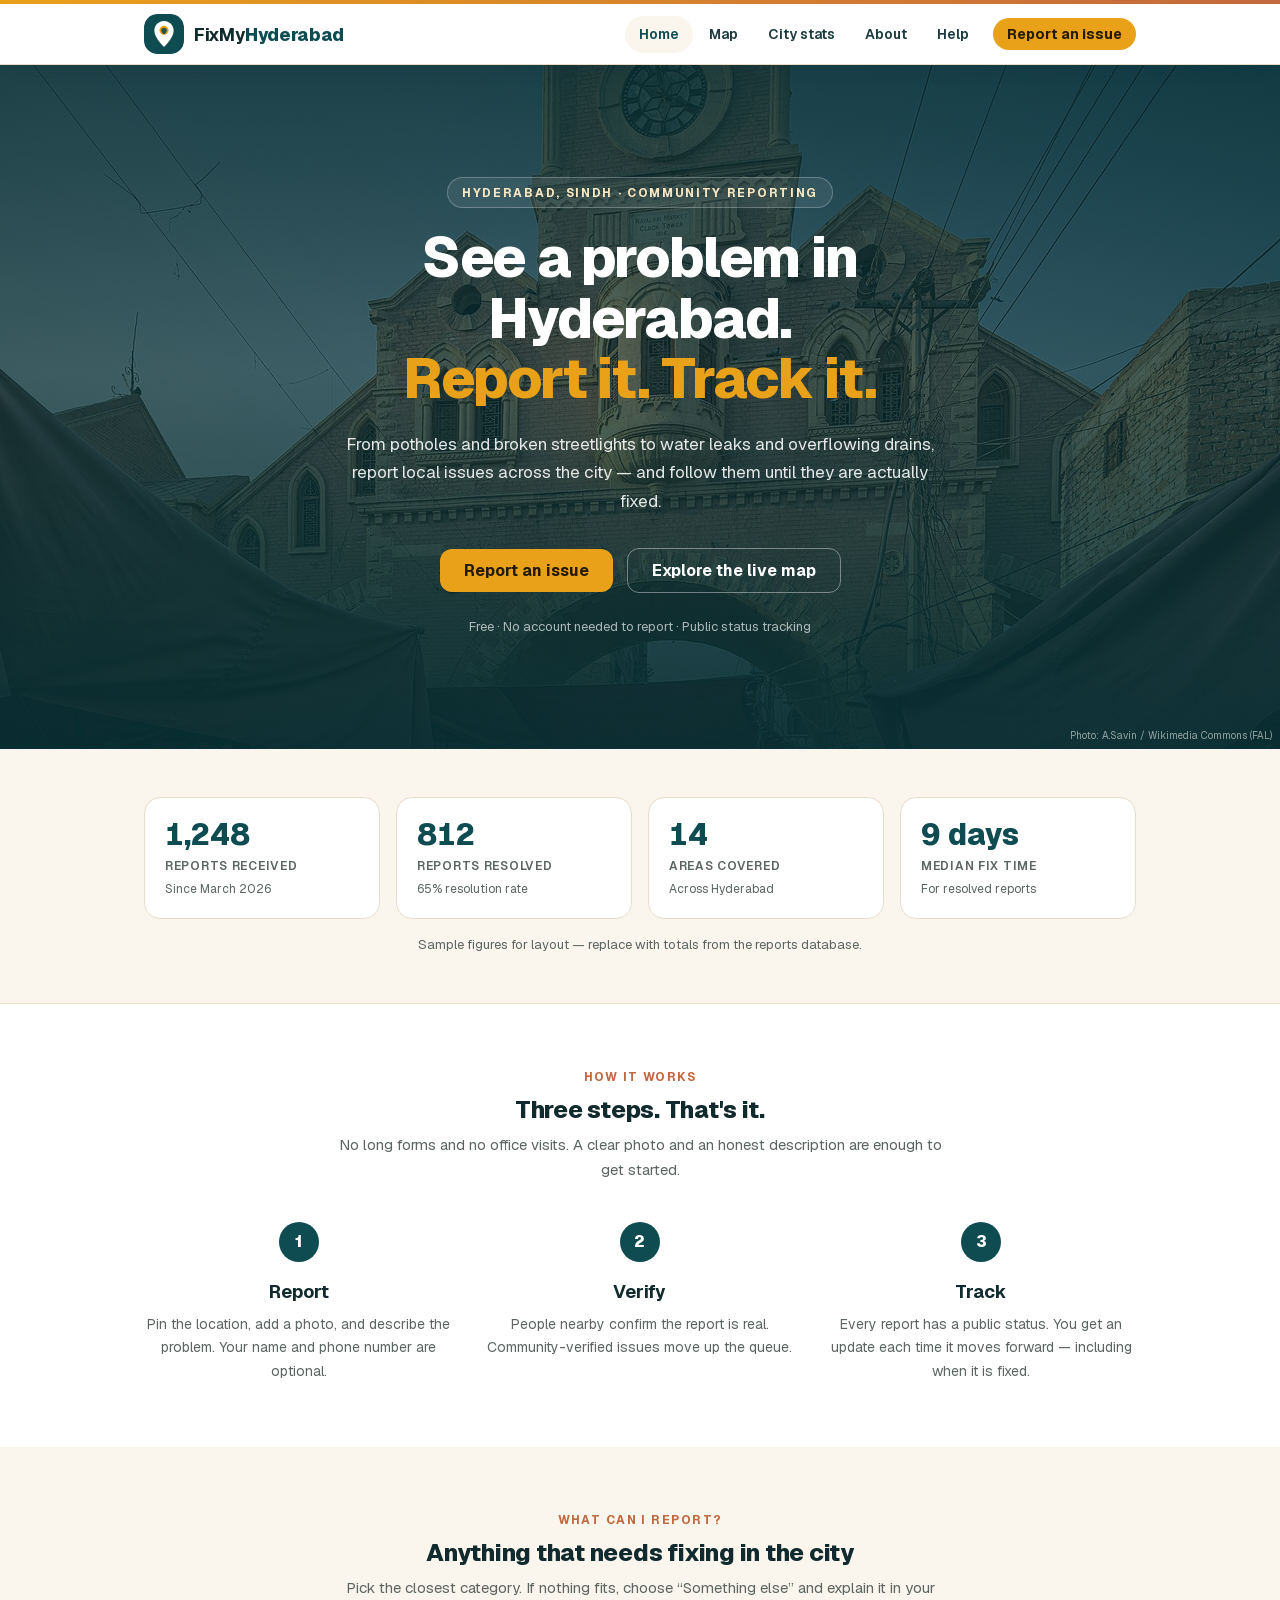
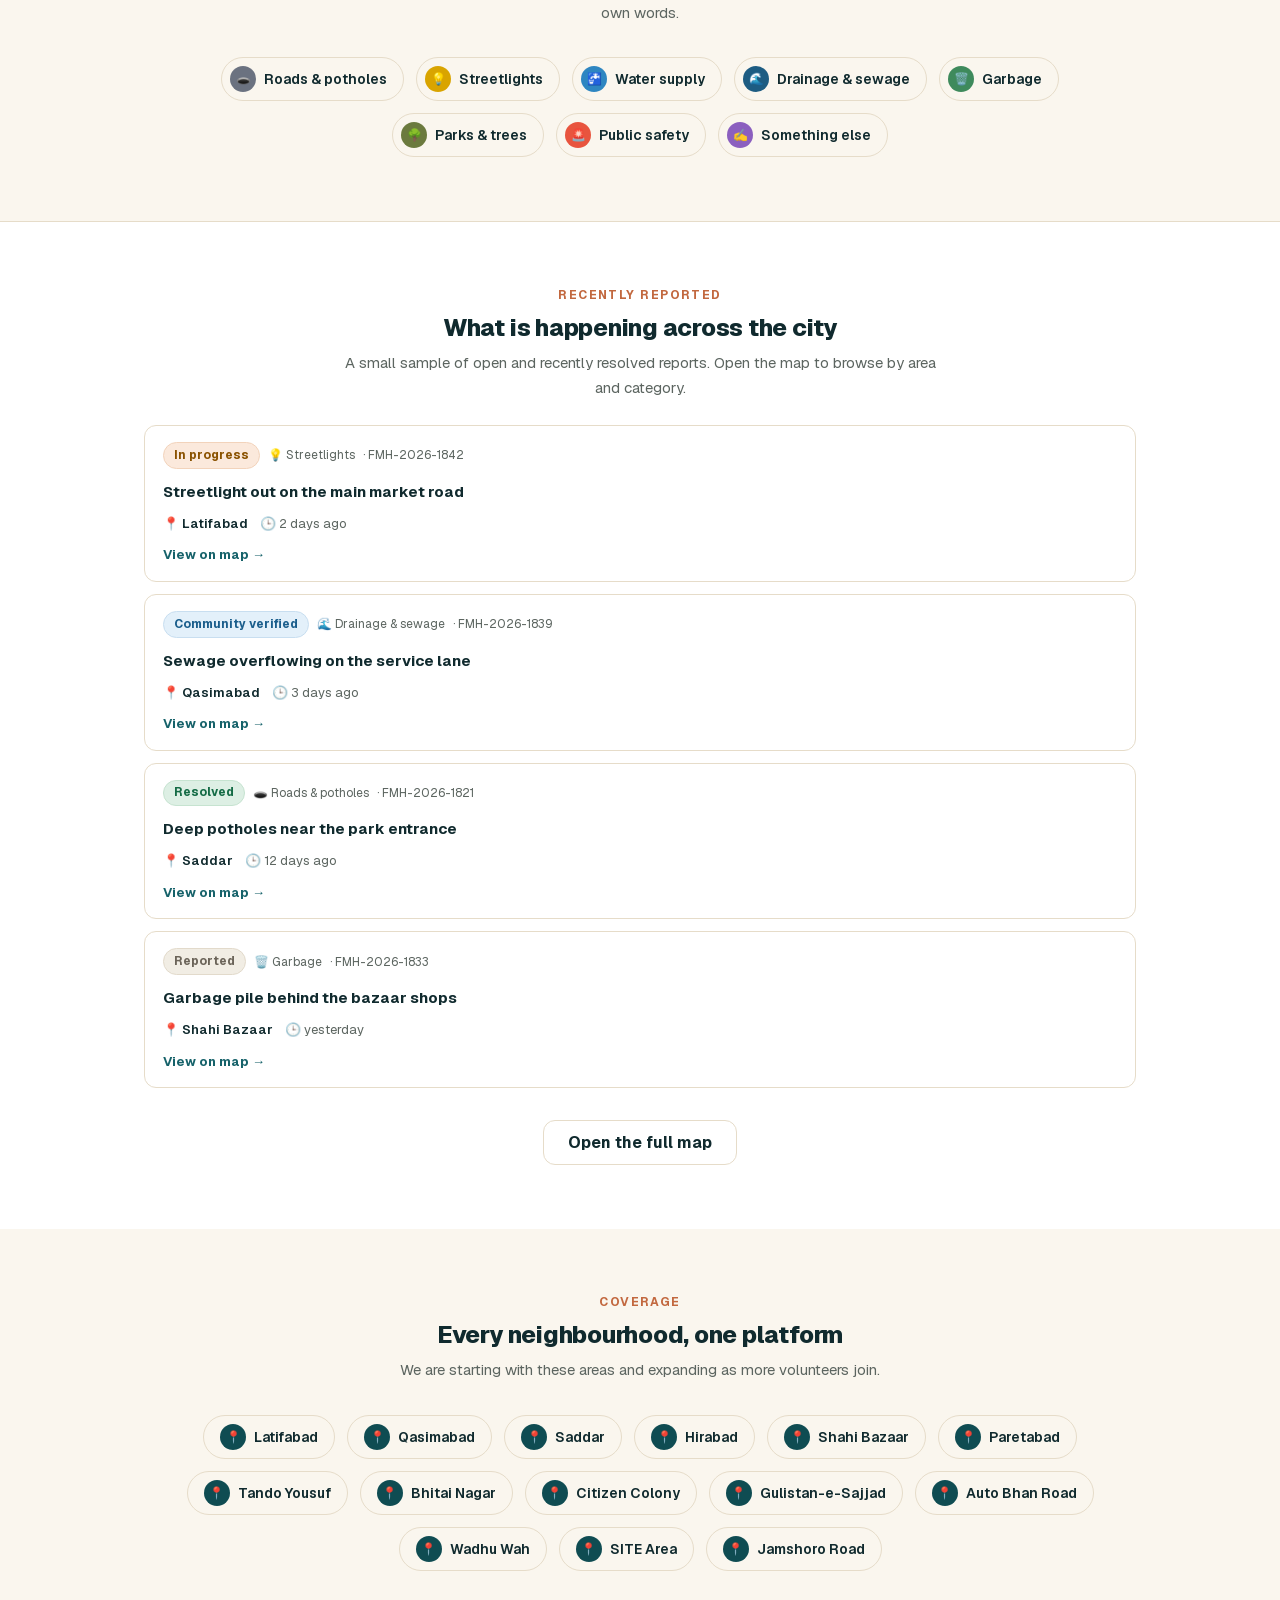
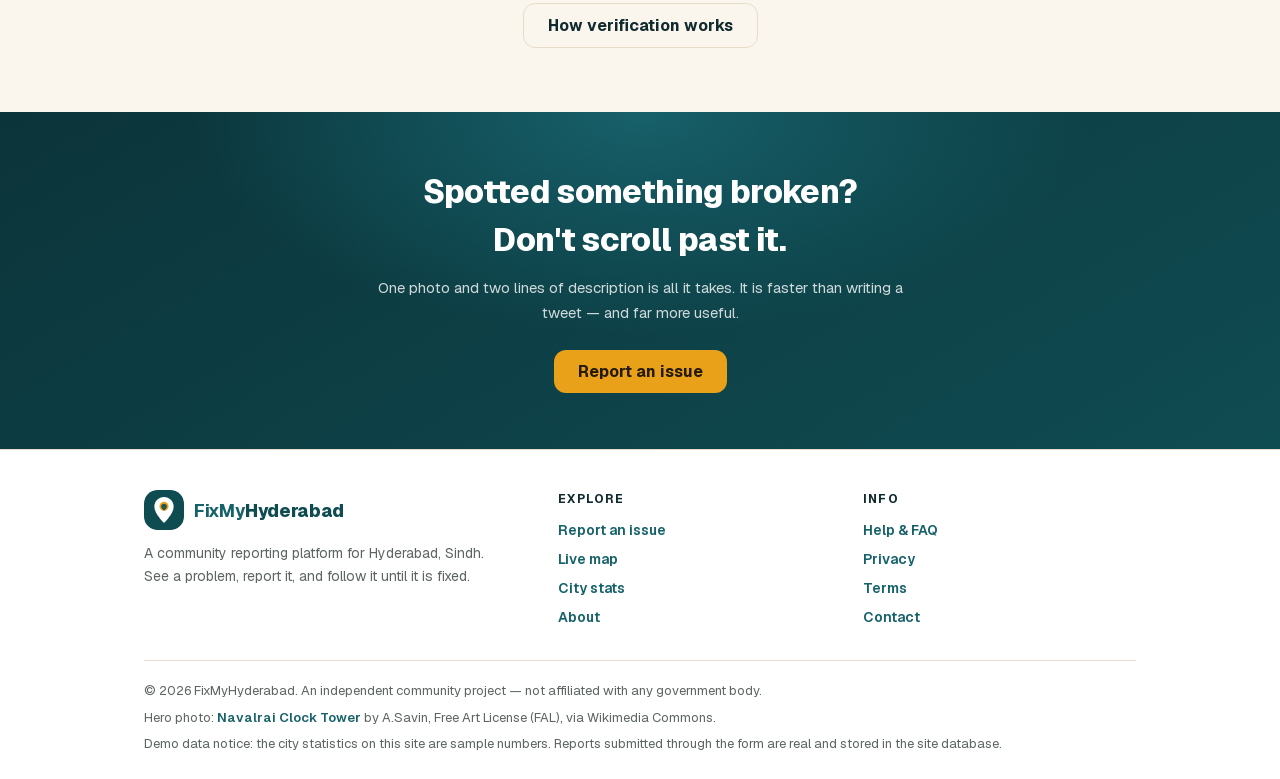
==== commit acf9da22: "Rename brand to FixMyHyderabad" ====
--- a/index.html
+++ b/index.html
@@ -3,7 +3,7 @@
 <head>
 <meta charset="utf-8">
 <meta name="viewport" content="width=device-width, initial-scale=1">
-<title>See a problem in Hyderabad · Hyderabad Cares</title>
+<title>See a problem in Hyderabad · FixMyHyderabad</title>
 <meta name="description" content="Report civic problems in Hyderabad, Sindh — roads, streetlights, water, drainage, garbage — and track them until they are fixed.">
 <meta name="theme-color" content="#0f4c52">
 <link rel="icon" href="assets/brand/favicon.svg" type="image/svg+xml">
@@ -13,9 +13,9 @@
 <a class="sr-only" href="#main">Skip to content</a>
 <header class="site-header">
   <div class="container site-header__inner">
-    <a class="brand" href="index.html" aria-label="Hyderabad Cares — home">
+    <a class="brand" href="index.html" aria-label="FixMyHyderabad — home">
       <img class="brand__mark" src="assets/brand/mark.svg" alt="" width="40" height="40">
-      <span class="brand__name">Hyderabad <strong>Cares</strong></span>
+      <span class="brand__name">FixMy<strong>Hyderabad</strong></span>
     </a>
     <button class="nav-toggle" type="button" aria-expanded="false" aria-controls="site-nav" aria-label="Open menu">
       <svg width="22" height="22" viewBox="0 0 24 24" fill="none" stroke="currentColor" stroke-width="2" stroke-linecap="round" aria-hidden="true"><path d="M4 7h16M4 12h16M4 17h16"/></svg>
@@ -133,7 +133,7 @@
     <div class="report-row__head">
       <span class="badge badge--warning">In progress</span>
       <span>💡 Streetlights</span>
-      <span>· HC-2026-1842</span>
+      <span>· FMH-2026-1842</span>
     </div>
     <h3 class="report-row__title">Streetlight out on the main market road</h3>
     <div class="report-row__meta">
@@ -146,7 +146,7 @@
     <div class="report-row__head">
       <span class="badge badge--info">Community verified</span>
       <span>🌊 Drainage & sewage</span>
-      <span>· HC-2026-1839</span>
+      <span>· FMH-2026-1839</span>
     </div>
     <h3 class="report-row__title">Sewage overflowing on the service lane</h3>
     <div class="report-row__meta">
@@ -159,7 +159,7 @@
     <div class="report-row__head">
       <span class="badge badge--success">Resolved</span>
       <span>🕳️ Roads & potholes</span>
-      <span>· HC-2026-1821</span>
+      <span>· FMH-2026-1821</span>
     </div>
     <h3 class="report-row__title">Deep potholes near the park entrance</h3>
     <div class="report-row__meta">
@@ -172,7 +172,7 @@
     <div class="report-row__head">
       <span class="badge badge--muted">Reported</span>
       <span>🗑️ Garbage</span>
-      <span>· HC-2026-1833</span>
+      <span>· FMH-2026-1833</span>
     </div>
     <h3 class="report-row__title">Garbage pile behind the bazaar shops</h3>
     <div class="report-row__meta">
@@ -231,7 +231,7 @@
       <div class="site-footer__brand">
         <a class="brand" href="index.html">
           <img class="brand__mark" src="assets/brand/mark.svg" alt="" width="40" height="40">
-          <span class="brand__name">Hyderabad <strong>Cares</strong></span>
+          <span class="brand__name">FixMy<strong>Hyderabad</strong></span>
         </a>
         <p>A community reporting platform for Hyderabad, Sindh. See a problem, report it, and follow it until it is fixed.</p>
       </div>
@@ -250,12 +250,12 @@
           <a href="help.html">Help &amp; FAQ</a>
           <a href="privacy.html">Privacy</a>
           <a href="terms.html">Terms</a>
-          <a href="mailto:hello@hyderabadcares.example">Contact</a>
+          <a href="mailto:hello@fixmyhyderabad.example">Contact</a>
         </div>
       </div>
     </div>
     <div class="site-footer__bottom">
-      <p>© <span data-year>2026</span> Hyderabad Cares. An independent community project — not affiliated with any government body.</p>
+      <p>© <span data-year>2026</span> FixMyHyderabad. An independent community project — not affiliated with any government body.</p>
       <p>Hero photo: <a href="https://commons.wikimedia.org/wiki/File:PK_Hyderabad_asv2020-02_img15_Navalrai_Market_tower.jpg" target="_blank" rel="noopener">Navalrai Clock Tower</a> by A.Savin, Free Art License (FAL), via Wikimedia Commons.</p>
       <p>Demo data notice: the city statistics on this site are sample numbers. Reports submitted through the form are real and stored in the site database.</p>
     </div>
--- a/assets/theme.css
+++ b/assets/theme.css
@@ -1,5 +1,5 @@
 /* ==========================================================================
-   Hyderabad Cares — design system
+   FixMyHyderabad — design system
    Theme structure adapted from a civic-reporting layout.
    Brand: deep teal + marigold on warm ivory. Geist typography.
    Saare colors :root se control hote hain — ek jagah badlein, poori site badal
@@ -183,6 +183,14 @@
   display: block;
   height: 4px;
   background: linear-gradient(90deg, var(--color-marigold), var(--color-clay));
+}
+
+.preview-banner {
+  padding: 0.75rem 1rem;
+  background: #fff3d6;
+  color: var(--color-ink);
+  text-align: center;
+  font-size: 0.9375rem;
 }
 
 .site-header__inner {
